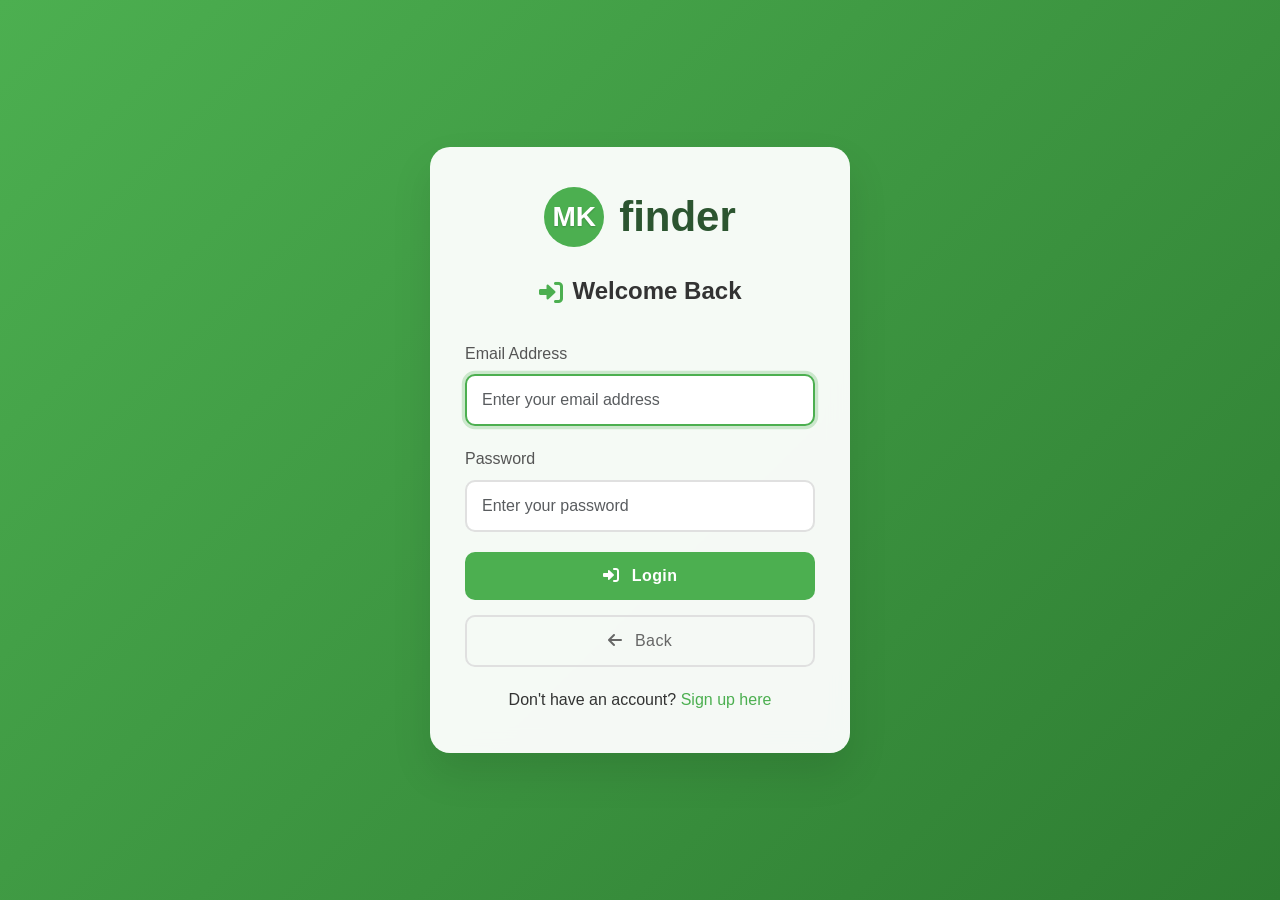
==== login.html @ f6911a95 "Add user login and signup pages with improved styling and navigation Create new HTML pages for user " ====
<!DOCTYPE html>
<html lang="en">
<head>
    <meta charset="UTF-8">
    <meta name="viewport" content="width=device-width, initial-scale=1.0">
    <title>Login - MKfinder</title>
    <link href="https://cdn.jsdelivr.net/npm/bootstrap@5.3.0/dist/css/bootstrap.min.css" rel="stylesheet">
    <link href="https://cdnjs.cloudflare.com/ajax/libs/font-awesome/6.0.0/css/all.min.css" rel="stylesheet">
    <link href="styles.css" rel="stylesheet">
    <style>
        body {
            background: linear-gradient(135deg, #4CAF50 0%, #2E7D32 100%);
            min-height: 100vh;
            display: flex;
            align-items: center;
            justify-content: center;
            font-family: 'Segoe UI', Tahoma, Geneva, Verdana, sans-serif;
        }
        
        .auth-container {
            background: rgba(255, 255, 255, 0.95);
            border-radius: 20px;
            box-shadow: 0 20px 40px rgba(0, 0, 0, 0.1);
            padding: 40px 35px;
            width: 100%;
            max-width: 420px;
            backdrop-filter: blur(10px);
        }
        
        .auth-logo {
            display: flex;
            align-items: center;
            justify-content: center;
            margin-bottom: 25px;
        }
        
        .logo-mk {
            background: #4CAF50;
            color: white;
            width: 50px;
            height: 50px;
            border-radius: 50%;
            display: flex;
            align-items: center;
            justify-content: center;
            font-weight: bold;
            font-size: 18px;
            margin-right: 10px;
        }
        
        .brand-name {
            font-size: 28px;
            font-weight: 600;
            color: #333;
        }
        
        .auth-title {
            display: flex;
            align-items: center;
            justify-content: center;
            margin-bottom: 30px;
            font-size: 24px;
            font-weight: 600;
            color: #333;
        }
        
        .auth-title i {
            margin-right: 10px;
            color: #4CAF50;
        }
        
        .form-label {
            font-weight: 500;
            color: #555;
            margin-bottom: 8px;
        }
        
        .form-control {
            border: 2px solid #e0e0e0;
            border-radius: 10px;
            padding: 12px 15px;
            font-size: 16px;
            transition: all 0.3s ease;
            margin-bottom: 20px;
        }
        
        .form-control:focus {
            border-color: #4CAF50;
            box-shadow: 0 0 0 0.2rem rgba(76, 175, 80, 0.25);
        }
        
        .btn-auth {
            background: #4CAF50;
            border: none;
            border-radius: 10px;
            padding: 12px 25px;
            font-size: 16px;
            font-weight: 600;
            color: white;
            width: 100%;
            transition: all 0.3s ease;
            margin-bottom: 15px;
        }
        
        .btn-auth:hover {
            background: #45a049;
            transform: translateY(-1px);
            box-shadow: 0 4px 12px rgba(76, 175, 80, 0.3);
        }
        
        .btn-back {
            background: transparent;
            border: 2px solid #e0e0e0;
            border-radius: 10px;
            padding: 12px 25px;
            font-size: 16px;
            font-weight: 500;
            color: #666;
            width: 100%;
            transition: all 0.3s ease;
        }
        
        .btn-back:hover {
            border-color: #4CAF50;
            color: #4CAF50;
            background: rgba(76, 175, 80, 0.05);
        }
        
        .error-message {
            background: #ffebee;
            border: 1px solid #ef5350;
            border-radius: 8px;
            padding: 12px;
            margin-bottom: 20px;
            color: #c62828;
            font-size: 14px;
            display: none;
        }
        
        .success-message {
            background: #e8f5e8;
            border: 1px solid #4CAF50;
            border-radius: 8px;
            padding: 12px;
            margin-bottom: 20px;
            color: #2e7d32;
            font-size: 14px;
            display: none;
        }
        
        .signup-link {
            text-align: center;
            margin-top: 20px;
        }
        
        .signup-link a {
            color: #4CAF50;
            text-decoration: none;
            font-weight: 500;
        }
        
        .signup-link a:hover {
            text-decoration: underline;
        }
    </style>
</head>
<body>
    <div class="auth-container">
        <div class="auth-logo">
            <div class="logo-mk">MK</div>
            <span class="brand-name">finder</span>
        </div>
        
        <div class="auth-title">
            <i class="fas fa-sign-in-alt"></i>
            Welcome Back
        </div>
        
        <form id="loginForm">
            <div id="errorMessage" class="error-message"></div>
            <div id="successMessage" class="success-message"></div>
            
            <div class="mb-3">
                <label for="email" class="form-label">Email Address</label>
                <input type="email" class="form-control" id="email" name="email" required 
                       placeholder="Enter your email address">
            </div>
            
            <div class="mb-3">
                <label for="password" class="form-label">Password</label>
                <input type="password" class="form-control" id="password" name="password" required 
                       placeholder="Enter your password">
            </div>
            
            <button type="submit" class="btn btn-auth" id="loginBtn">
                <i class="fas fa-sign-in-alt me-2"></i>
                Login
            </button>
            
            <button type="button" class="btn btn-back" onclick="goBack()">
                <i class="fas fa-arrow-left me-2"></i>
                Back
            </button>
            
            <div class="signup-link">
                Don't have an account? <a href="signup.html">Sign up here</a>
            </div>
        </form>
    </div>

    <script src="https://cdn.jsdelivr.net/npm/bootstrap@5.3.0/dist/js/bootstrap.bundle.min.js"></script>
    <script>
        document.getElementById('loginForm').addEventListener('submit', async function(e) {
            e.preventDefault();
            
            const email = document.getElementById('email').value;
            const password = document.getElementById('password').value;
            const loginBtn = document.getElementById('loginBtn');
            const errorMessage = document.getElementById('errorMessage');
            const successMessage = document.getElementById('successMessage');
            
            // Hide previous messages
            errorMessage.style.display = 'none';
            successMessage.style.display = 'none';
            
            // Show loading state
            loginBtn.innerHTML = '<i class="fas fa-spinner fa-spin me-2"></i>Logging in...';
            loginBtn.disabled = true;
            
            try {
                const response = await fetch('auth.php', {
                    method: 'POST',
                    headers: {
                        'Content-Type': 'application/x-www-form-urlencoded',
                    },
                    body: `action=login&email=${encodeURIComponent(email)}&password=${encodeURIComponent(password)}`
                });
                
                const data = await response.json();
                
                if (data.success) {
                    successMessage.textContent = 'Login successful! Redirecting...';
                    successMessage.style.display = 'block';
                    
                    // Redirect to main app after success
                    setTimeout(() => {
                        window.location.href = 'index.html';
                    }, 1000);
                } else {
                    errorMessage.textContent = data.message || 'Login failed. Please try again.';
                    errorMessage.style.display = 'block';
                }
            } catch (error) {
                console.error('Login error:', error);
                errorMessage.textContent = 'An error occurred. Please try again.';
                errorMessage.style.display = 'block';
            } finally {
                // Reset button state
                loginBtn.innerHTML = '<i class="fas fa-sign-in-alt me-2"></i>Login';
                loginBtn.disabled = false;
            }
        });
        
        function goBack() {
            window.location.href = 'index.html';
        }
        
        // Auto-focus email field
        document.getElementById('email').focus();
    </script>
</body>
</html>
---- styles.css ----
/* Root Variables */
:root {
    --primary-color: #2c5530;
    --secondary-color: #4a7c59;
    --accent-color: #7fb069;
    --light-green: #d0e5d0;
    --dark-color: #1a3d1f;
    --text-light: #f8f9fa;
    --text-muted: #6c757d;
    --border-radius: 0.5rem;
    --box-shadow: 0 0.125rem 0.25rem rgba(0, 0, 0, 0.075);
    --box-shadow-lg: 0 1rem 3rem rgba(0, 0, 0, 0.175);
}

/* Global Styles */
body {
    font-family: 'Segoe UI', Tahoma, Geneva, Verdana, sans-serif;
    line-height: 1.6;
    color: #333;
    background-color: #f8f9fa;
}

/* Custom Bootstrap Overrides */
.bg-primary {
    background-color: var(--primary-color) !important;
}

.text-primary {
    color: var(--primary-color) !important;
}

.btn-primary {
    background-color: var(--primary-color);
    border-color: var(--primary-color);
}

.btn-primary:hover {
    background-color: var(--dark-color);
    border-color: var(--dark-color);
}

.btn-accent {
    background-color: var(--accent-color);
    border-color: var(--accent-color);
    color: white;
}

.btn-accent:hover {
    background-color: var(--secondary-color);
    border-color: var(--secondary-color);
    color: white;
}

.text-accent {
    color: var(--accent-color) !important;
}

/* Logo Styles */
.logo-mk {
    width: 40px;
    height: 40px;
    background: linear-gradient(135deg, var(--accent-color), var(--secondary-color));
    border-radius: 50%;
    display: flex;
    align-items: center;
    justify-content: center;
    font-weight: bold;
    font-size: 18px;
    color: white;
    text-shadow: 0 1px 2px rgba(0, 0, 0, 0.2);
}

.brand-name {
    font-size: 24px;
    font-weight: 600;
    color: white;
}

/* Authentication Logo Styles */
.auth-logo {
    display: flex;
    align-items: center;
    justify-content: center;
    flex-direction: row;
}

.auth-logo .logo-mk {
    width: 60px;
    height: 60px;
    font-size: 28px;
    margin-bottom: 0;
    margin-right: 15px;
    display: inline-flex;
}

.auth-logo .brand-name {
    font-size: 42px;
    font-weight: 700;
    color: var(--primary-color);
    margin-bottom: 0;
    line-height: 1;
}

/* Small Authentication Logo Styles */
.auth-logo-small {
    display: flex;
    align-items: center;
    justify-content: center;
    flex-direction: row;
}

.logo-mk-small {
    width: 40px;
    height: 40px;
    background: linear-gradient(135deg, var(--accent-color), var(--secondary-color));
    border-radius: 50%;
    display: inline-flex;
    align-items: center;
    justify-content: center;
    font-weight: bold;
    font-size: 18px;
    color: white;
    text-shadow: 0 1px 2px rgba(0, 0, 0, 0.2);
    margin-right: 10px;
}

.brand-name-small {
    font-size: 28px;
    font-weight: 600;
    color: var(--primary-color);
    line-height: 1;
}

/* Navigation */
.navbar {
    backdrop-filter: blur(10px);
    background-color: rgba(44, 85, 48, 0.95) !important;
    box-shadow: var(--box-shadow);
}

.navbar-brand:hover .logo-mk {
    transform: scale(1.1);
    transition: transform 0.3s ease;
}

/* Hero Section */
.hero-section {
    background: linear-gradient(135deg, var(--primary-color) 0%, var(--secondary-color) 100%);
    min-height: 100vh;
    display: flex;
    align-items: center;
    position: relative;
    overflow: hidden;
}

.hero-section::before {
    content: '';
    position: absolute;
    top: 0;
    left: 0;
    right: 0;
    bottom: 0;
    background: url('data:image/svg+xml,<svg xmlns="http://www.w3.org/2000/svg" viewBox="0 0 100 100"><defs><pattern id="grain" width="100" height="100" patternUnits="userSpaceOnUse"><circle cx="25" cy="25" r="1" fill="rgba(255,255,255,0.02)"/><circle cx="75" cy="75" r="1" fill="rgba(255,255,255,0.02)"/><circle cx="50" cy="10" r="0.5" fill="rgba(255,255,255,0.01)"/></pattern></defs><rect width="100" height="100" fill="url(%23grain)"/></svg>');
    opacity: 0.3;
}

.text-white-25 {
    color: rgba(255, 255, 255, 0.25) !important;
}

.text-white-50 {
    color: rgba(255, 255, 255, 0.5) !important;
}

.hero-image {
    text-align: center;
    position: relative;
}

/* Upload Section */
.upload-area {
    border: 2px dashed var(--text-muted);
    border-radius: var(--border-radius);
    padding: 3rem;
    text-align: center;
    cursor: pointer;
    transition: all 0.3s ease;
    background-color: #f8f9fa;
}

.upload-area:hover {
    border-color: var(--primary-color);
    background-color: var(--light-green);
}

.upload-area.dragover {
    border-color: var(--accent-color);
    background-color: var(--light-green);
    transform: scale(1.02);
}

.upload-content i {
    transition: transform 0.3s ease;
}

.upload-area:hover .upload-content i {
    transform: scale(1.1);
}

/* Image Preview */
.image-preview {
    max-width: 400px;
    margin: 0 auto;
}

.image-preview img {
    max-height: 300px;
    box-shadow: var(--box-shadow-lg);
}

/* Feature Cards */
.feature-card {
    background: white;
    border-radius: var(--border-radius);
    box-shadow: var(--box-shadow);
    transition: transform 0.3s ease, box-shadow 0.3s ease;
    height: 100%;
}

.feature-card:hover {
    transform: translateY(-5px);
    box-shadow: var(--box-shadow-lg);
}

/* Cards */
.card {
    border-radius: var(--border-radius);
    border: none;
}

.card-body {
    border-radius: var(--border-radius);
}

/* Species Card */
.species-card {
    transition: transform 0.3s ease, box-shadow 0.3s ease;
    cursor: pointer;
}

.species-card:hover {
    transform: translateY(-5px);
    box-shadow: var(--box-shadow-lg);
}

.species-card img {
    height: 200px;
    object-fit: cover;
}

/* Gallery Grid */
.gallery-grid {
    display: grid;
    grid-template-columns: repeat(auto-fill, minmax(250px, 1fr));
    gap: 1rem;
}

.gallery-item {
    position: relative;
    overflow: hidden;
    border-radius: var(--border-radius);
    box-shadow: var(--box-shadow);
    transition: transform 0.3s ease;
}

.gallery-item:hover {
    transform: scale(1.05);
}

.gallery-item img {
    width: 100%;
    height: 200px;
    object-fit: cover;
    transition: transform 0.3s ease;
}

.gallery-item:hover img {
    transform: scale(1.1);
}

.gallery-overlay {
    position: absolute;
    bottom: 0;
    left: 0;
    right: 0;
    background: linear-gradient(transparent, rgba(0, 0, 0, 0.8));
    color: white;
    padding: 1rem;
    transform: translateY(100%);
    transition: transform 0.3s ease;
}

.gallery-item:hover .gallery-overlay {
    transform: translateY(0);
}

/* Results Section */
.confidence-bar {
    height: 10px;
    background-color: #e9ecef;
    border-radius: 5px;
    overflow: hidden;
    margin-top: 0.5rem;
}

.confidence-fill {
    height: 100%;
    background: linear-gradient(90deg, var(--accent-color), var(--secondary-color));
    border-radius: 5px;
    transition: width 0.5s ease;
}

/* Footer */
footer .logo-mk {
    width: 30px;
    height: 30px;
    font-size: 14px;
}

footer .brand-name {
    font-size: 20px;
}

/* Loading Animation */
.spinner-border-lg {
    width: 3rem;
    height: 3rem;
}

/* Responsive Design */
@media (max-width: 768px) {
    .hero-section {
        text-align: center;
        padding: 2rem 0;
    }
    
    .display-4 {
        font-size: 2rem;
    }
    
    .upload-area {
        padding: 2rem 1rem;
    }
    
    .gallery-grid {
        grid-template-columns: repeat(auto-fill, minmax(200px, 1fr));
    }
}

@media (max-width: 576px) {
    .container {
        padding-left: 1rem;
        padding-right: 1rem;
    }
    
    .feature-card,
    .species-card {
        margin-bottom: 1rem;
    }
}

/* Smooth scrolling */
html {
    scroll-behavior: smooth;
}

/* Custom scrollbar */
::-webkit-scrollbar {
    width: 8px;
}

::-webkit-scrollbar-track {
    background: #f1f1f1;
}

::-webkit-scrollbar-thumb {
    background: var(--secondary-color);
    border-radius: 4px;
}

::-webkit-scrollbar-thumb:hover {
    background: var(--primary-color);
}

/* Animation classes */
.fade-in {
    animation: fadeIn 0.5s ease-in;
}

@keyframes fadeIn {
    from { opacity: 0; transform: translateY(20px); }
    to { opacity: 1; transform: translateY(0); }
}

.slide-up {
    animation: slideUp 0.5s ease-out;
}

@keyframes slideUp {
    from { transform: translateY(30px); opacity: 0; }
    to { transform: translateY(0); opacity: 1; }
}

/* Error and success states */
.alert {
    border-radius: var(--border-radius);
    border: none;
}

.alert-success {
    background-color: rgba(127, 176, 105, 0.1);
    color: var(--primary-color);
    border-left: 4px solid var(--accent-color);
}

.alert-danger {
    background-color: rgba(220, 53, 69, 0.1);
    color: #721c24;
    border-left: 4px solid #dc3545;
}

/* Empty state styling */
.empty-state {
    text-align: center;
    padding: 3rem 1rem;
    color: var(--text-muted);
}

.empty-state i {
    font-size: 4rem;
    margin-bottom: 1rem;
    opacity: 0.5;
}

/* Authentication Styles */
#auth-section {
    background: linear-gradient(135deg, var(--primary-color) 0%, var(--secondary-color) 100%);
    position: fixed;
    top: 0;
    left: 0;
    width: 100%;
    height: 100vh;
    z-index: 1000;
    overflow: hidden;
}

#main-app {
    position: relative;
    top: 0;
    left: 0;
    width: 100%;
    min-height: 100vh;
}

#auth-section::before {
    content: '';
    position: absolute;
    top: 0;
    left: 0;
    right: 0;
    bottom: 0;
    background: url('data:image/svg+xml,<svg xmlns="http://www.w3.org/2000/svg" viewBox="0 0 100 100"><defs><pattern id="grain" width="100" height="100" patternUnits="userSpaceOnUse"><circle cx="25" cy="25" r="1" fill="rgba(255,255,255,0.02)"/><circle cx="75" cy="75" r="1" fill="rgba(255,255,255,0.02)"/><circle cx="50" cy="10" r="0.5" fill="rgba(255,255,255,0.01)"/></pattern></defs><rect width="100" height="100" fill="url(%23grain)"/></svg>');
    opacity: 0.3;
}

#auth-section .container {
    position: relative;
    z-index: 1;
}

.auth-card {
    backdrop-filter: blur(10px);
    background: rgba(255, 255, 255, 0.95);
    border: 1px solid rgba(255, 255, 255, 0.2);
    transition: all 0.3s ease;
}

.auth-card:hover {
    transform: translateY(-5px);
    box-shadow: var(--box-shadow-lg);
}

/* Form Styles */
.form-control {
    border-radius: var(--border-radius);
    border: 2px solid #e9ecef;
    padding: 0.75rem 1rem;
    font-size: 1rem;
    transition: all 0.3s ease;
}

.form-control-lg {
    padding: 1rem 1.25rem;
    font-size: 1.1rem;
    border-radius: calc(var(--border-radius) * 1.2);
}

.form-control:focus {
    border-color: var(--accent-color);
    box-shadow: 0 0 0 0.2rem rgba(127, 176, 105, 0.25);
}

.form-label {
    font-weight: 600;
    color: var(--primary-color);
    margin-bottom: 0.5rem;
}

/* Button Enhancements */
.btn {
    border-radius: var(--border-radius);
    padding: 0.75rem 1.5rem;
    font-weight: 600;
    letter-spacing: 0.025em;
    transition: all 0.3s ease;
    position: relative;
    overflow: hidden;
}

.btn:before {
    content: '';
    position: absolute;
    top: 0;
    left: -100%;
    width: 100%;
    height: 100%;
    background: linear-gradient(90deg, transparent, rgba(255, 255, 255, 0.2), transparent);
    transition: left 0.5s;
}

.btn:hover:before {
    left: 100%;
}

.btn-lg {
    padding: 1rem 2rem;
    font-size: 1.1rem;
}

/* Loading Overlay */
.loading-overlay {
    position: fixed;
    top: 0;
    left: 0;
    width: 100%;
    height: 100%;
    background: rgba(0, 0, 0, 0.7);
    display: flex;
    align-items: center;
    justify-content: center;
    z-index: 9999;
    backdrop-filter: blur(5px);
}

.loading-spinner {
    text-align: center;
    color: white;
}

.loading-spinner .spinner-border {
    width: 3rem;
    height: 3rem;
    border-width: 0.3em;
}

/* Navigation Authentication States */
.auth-nav, .app-nav {
    transition: all 0.3s ease;
}

/* Demo Account Styling */
.bg-light {
    background: rgba(248, 249, 250, 0.8) !important;
    border-radius: var(--border-radius);
    border: 1px solid rgba(0, 0, 0, 0.1);
}

/* Enhanced Card Styling for Auth */
#welcome-card, #login-card, #signup-card {
    border-radius: calc(var(--border-radius) * 1.5);
    border: none;
    backdrop-filter: blur(10px);
    background: rgba(255, 255, 255, 0.98);
    box-shadow: var(--box-shadow-lg);
    transition: all 0.3s ease;
    max-width: 500px;
    width: 100%;
}

#welcome-card:hover, #login-card:hover, #signup-card:hover {
    transform: translateY(-2px);
    box-shadow: 0 1.5rem 4rem rgba(0, 0, 0, 0.2);
}

#welcome-card .card-body {
    padding: 3rem 2.5rem;
}

#login-card .card-body, #signup-card .card-body {
    padding: 2.5rem;
}

/* Form Validation States */
.form-control.is-invalid {
    border-color: #dc3545;
    box-shadow: 0 0 0 0.2rem rgba(220, 53, 69, 0.25);
}

.form-control.is-valid {
    border-color: var(--accent-color);
    box-shadow: 0 0 0 0.2rem rgba(127, 176, 105, 0.25);
}

/* Alert Enhancements for Auth */
.alert {
    border-radius: var(--border-radius);
    border: none;
    font-weight: 500;
    animation: slideInUp 0.3s ease;
}

@keyframes slideInUp {
    from {
        transform: translateY(20px);
        opacity: 0;
    }
    to {
        transform: translateY(0);
        opacity: 1;
    }
}

/* Phone Input Styling */
input[type="tel"] {
    font-family: monospace, 'Segoe UI', Tahoma, Geneva, Verdana, sans-serif;
}

/* Responsive Design for Auth */
@media (max-width: 768px) {
    #auth-section .card {
        margin: 1rem;
    }
    
    .loading-overlay .loading-spinner {
        padding: 1rem;
    }
    
    .btn-lg {
        padding: 0.875rem 1.5rem;
        font-size: 1rem;
    }
}

/* Accessibility Enhancements */
.btn:focus, .form-control:focus {
    outline: none;
    box-shadow: 0 0 0 3px rgba(127, 176, 105, 0.3);
}

/* Smooth Transitions */
#auth-section, #main-app {
    transition: all 0.5s ease;
}

/* Page Transition Fixes */
body.auth-active {
    overflow: hidden;
}

body.app-active {
    overflow: auto;
}

#welcome-card, #login-card, #signup-card {
    animation: fadeInScale 0.4s ease;
}

@keyframes fadeInScale {
    from {
        opacity: 0;
        transform: scale(0.95);
    }
    to {
        opacity: 1;
        transform: scale(1);
    }
}
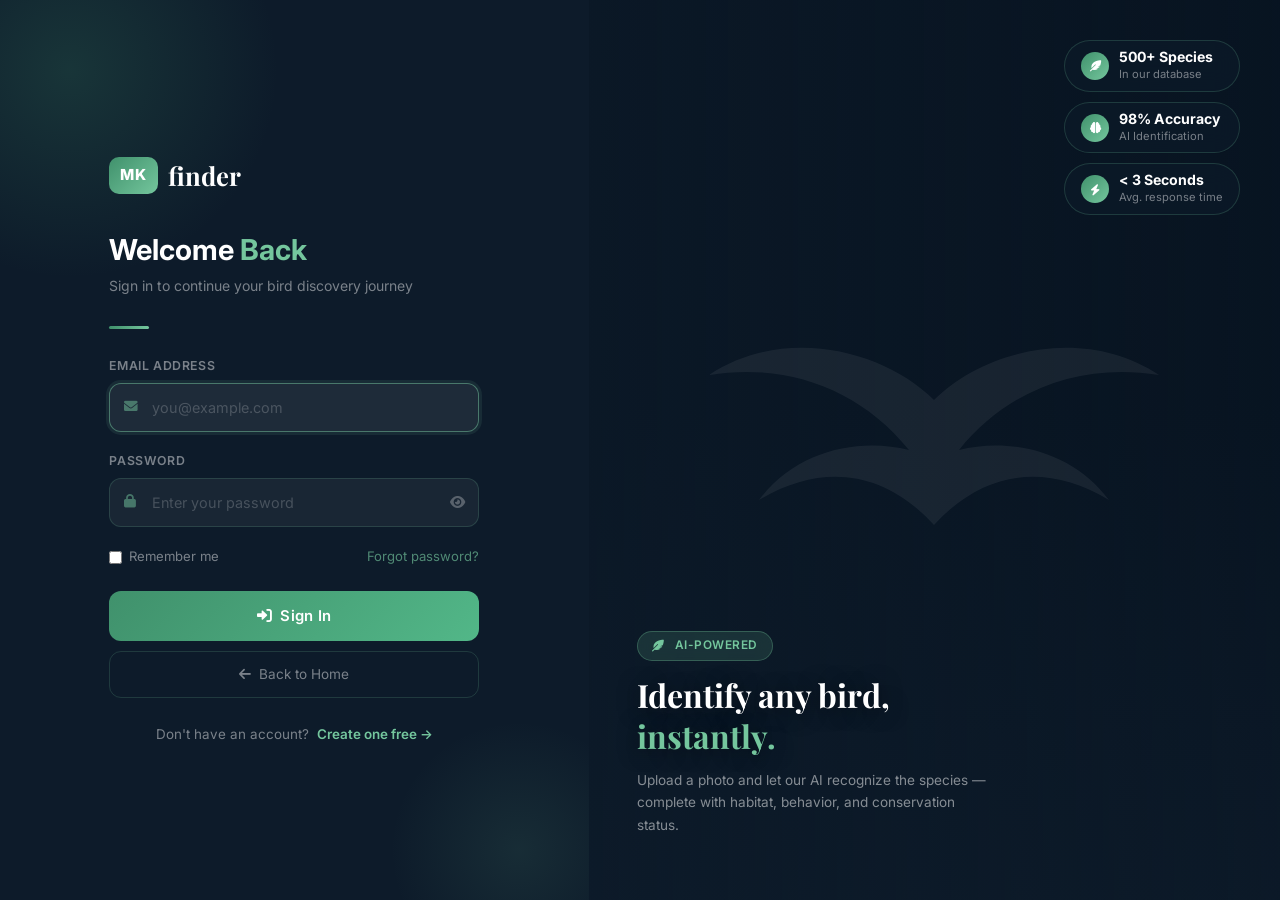
==== commit d211704a: "MKfinder first upload" ====
--- a/login.html
+++ b/login.html
@@ -3,270 +3,516 @@
 <head>
     <meta charset="UTF-8">
     <meta name="viewport" content="width=device-width, initial-scale=1.0">
-    <title>Login - MKfinder</title>
+    <title>Login – MKfinder</title>
     <link href="https://cdn.jsdelivr.net/npm/bootstrap@5.3.0/dist/css/bootstrap.min.css" rel="stylesheet">
     <link href="https://cdnjs.cloudflare.com/ajax/libs/font-awesome/6.0.0/css/all.min.css" rel="stylesheet">
-    <link href="styles.css" rel="stylesheet">
+    <link href="https://fonts.googleapis.com/css2?family=Inter:wght@300;400;500;600;700;800&family=Playfair+Display:wght@700;800&display=swap" rel="stylesheet">
+
     <style>
-        body {
-            background: linear-gradient(135deg, #4CAF50 0%, #2E7D32 100%);
-            min-height: 100vh;
+        *, *::before, *::after { margin:0; padding:0; box-sizing:border-box; }
+
+        :root {
+            --primary:       #2d6a4f;
+            --primary-light: #40916c;
+            --accent:        #74c69d;
+            --bg-dark:       #0d1b2a;
+            --text-muted:    rgba(255,255,255,0.45);
+            --border:        rgba(116,198,157,0.18);
+            --transition:    all 0.3s cubic-bezier(0.4,0,0.2,1);
+        }
+
+        html, body { height:100%; font-family:'Inter',sans-serif; overflow:hidden; }
+
+        /* ── SPLIT LAYOUT ── */
+        .split { display:flex; height:100vh; width:100vw; }
+
+        /* ───────────────────────────────────
+           LEFT PANEL — FORM
+        ─────────────────────────────────── */
+        .left-panel {
+            width: 46%;
+            min-width: 420px;
+            background: var(--bg-dark);
             display: flex;
+            flex-direction: column;
+            justify-content: center;
             align-items: center;
-            justify-content: center;
-            font-family: 'Segoe UI', Tahoma, Geneva, Verdana, sans-serif;
-        }
-        
-        .auth-container {
-            background: rgba(255, 255, 255, 0.95);
-            border-radius: 20px;
-            box-shadow: 0 20px 40px rgba(0, 0, 0, 0.1);
-            padding: 40px 35px;
-            width: 100%;
-            max-width: 420px;
-            backdrop-filter: blur(10px);
-        }
-        
+            padding: 52px 60px;
+            position: relative;
+            overflow-y: auto;
+            z-index: 2;
+        }
+
+        /* glow accents */
+        .left-panel::before {
+            content:'';
+            position:absolute; top:-140px; left:-140px;
+            width:420px; height:420px;
+            background:radial-gradient(circle,rgba(64,145,108,.22) 0%,transparent 70%);
+            pointer-events:none;
+        }
+        .left-panel::after {
+            content:'';
+            position:absolute; bottom:-80px; right:-60px;
+            width:260px; height:260px;
+            background:radial-gradient(circle,rgba(116,198,157,.1) 0%,transparent 70%);
+            pointer-events:none;
+        }
+
+        .form-inner { width:100%; max-width:370px; position:relative; z-index:1; }
+
+        /* Logo */
         .auth-logo {
-            display: flex;
-            align-items: center;
-            justify-content: center;
-            margin-bottom: 25px;
-        }
-        
+            display:flex; align-items:center; gap:10px;
+            margin-bottom:38px; text-decoration:none;
+        }
         .logo-mk {
-            background: #4CAF50;
-            color: white;
-            width: 50px;
-            height: 50px;
-            border-radius: 50%;
-            display: flex;
-            align-items: center;
-            justify-content: center;
-            font-weight: bold;
-            font-size: 18px;
-            margin-right: 10px;
-        }
-        
+            background:linear-gradient(135deg,var(--primary-light),var(--accent));
+            color:#fff; font-weight:800; font-size:.95rem;
+            padding:7px 11px; border-radius:10px; letter-spacing:1px;
+        }
         .brand-name {
-            font-size: 28px;
-            font-weight: 600;
-            color: #333;
-        }
-        
-        .auth-title {
-            display: flex;
-            align-items: center;
-            justify-content: center;
-            margin-bottom: 30px;
-            font-size: 24px;
-            font-weight: 600;
-            color: #333;
-        }
-        
-        .auth-title i {
-            margin-right: 10px;
-            color: #4CAF50;
-        }
-        
-        .form-label {
-            font-weight: 500;
-            color: #555;
-            margin-bottom: 8px;
-        }
-        
-        .form-control {
-            border: 2px solid #e0e0e0;
-            border-radius: 10px;
-            padding: 12px 15px;
-            font-size: 16px;
-            transition: all 0.3s ease;
-            margin-bottom: 20px;
-        }
-        
-        .form-control:focus {
-            border-color: #4CAF50;
-            box-shadow: 0 0 0 0.2rem rgba(76, 175, 80, 0.25);
-        }
-        
-        .btn-auth {
-            background: #4CAF50;
-            border: none;
-            border-radius: 10px;
-            padding: 12px 25px;
-            font-size: 16px;
-            font-weight: 600;
-            color: white;
-            width: 100%;
-            transition: all 0.3s ease;
-            margin-bottom: 15px;
-        }
-        
-        .btn-auth:hover {
-            background: #45a049;
-            transform: translateY(-1px);
-            box-shadow: 0 4px 12px rgba(76, 175, 80, 0.3);
-        }
-        
-        .btn-back {
-            background: transparent;
-            border: 2px solid #e0e0e0;
-            border-radius: 10px;
-            padding: 12px 25px;
-            font-size: 16px;
-            font-weight: 500;
-            color: #666;
-            width: 100%;
-            transition: all 0.3s ease;
-        }
-        
-        .btn-back:hover {
-            border-color: #4CAF50;
-            color: #4CAF50;
-            background: rgba(76, 175, 80, 0.05);
-        }
-        
-        .error-message {
-            background: #ffebee;
-            border: 1px solid #ef5350;
-            border-radius: 8px;
-            padding: 12px;
-            margin-bottom: 20px;
-            color: #c62828;
-            font-size: 14px;
-            display: none;
-        }
-        
-        .success-message {
-            background: #e8f5e8;
-            border: 1px solid #4CAF50;
-            border-radius: 8px;
-            padding: 12px;
-            margin-bottom: 20px;
-            color: #2e7d32;
-            font-size: 14px;
-            display: none;
-        }
-        
-        .signup-link {
-            text-align: center;
-            margin-top: 20px;
-        }
-        
-        .signup-link a {
-            color: #4CAF50;
-            text-decoration: none;
-            font-weight: 500;
-        }
-        
-        .signup-link a:hover {
-            text-decoration: underline;
+            font-family:'Playfair Display',serif;
+            font-size:1.6rem; color:#fff; font-weight:700;
+        }
+
+        /* Heading */
+        .heading { margin-bottom:30px; }
+        .heading h1 {
+            font-size:1.8rem; font-weight:700; color:#fff;
+            line-height:1.2; margin-bottom:8px;
+        }
+        .heading h1 em { color:var(--accent); font-style:normal; }
+        .heading p { font-size:.875rem; color:var(--text-muted); }
+
+        .accent-bar {
+            width:40px; height:3px;
+            background:linear-gradient(90deg,var(--primary-light),var(--accent));
+            border-radius:2px; margin-bottom:28px;
+        }
+
+        /* Labels */
+        label.lbl {
+            display:block; font-size:.77rem; font-weight:600;
+            text-transform:uppercase; letter-spacing:.6px;
+            color:var(--text-muted); margin-bottom:7px;
+        }
+
+        /* Fields */
+        .field {
+            position:relative; margin-bottom:20px;
+        }
+        .field .ficon {
+            position:absolute; left:15px; top:50%; transform:translateY(-50%);
+            color:rgba(116,198,157,.5); font-size:.85rem;
+            pointer-events:none; z-index:1;
+        }
+        .field input {
+            width:100%;
+            background:rgba(255,255,255,.05);
+            border:1.5px solid var(--border);
+            border-radius:12px;
+            padding:13px 44px 13px 42px;
+            font-size:.9rem; color:#fff;
+            font-family:'Inter',sans-serif;
+            outline:none; transition:var(--transition);
+        }
+        .field input::placeholder { color:rgba(255,255,255,.2); }
+        .field input:focus {
+            border-color:rgba(116,198,157,.5);
+            background:rgba(255,255,255,.07);
+            box-shadow:0 0 0 3px rgba(116,198,157,.1);
+        }
+        .pwd-btn {
+            position:absolute; right:14px; top:50%; transform:translateY(-50%);
+            background:none; border:none;
+            color:rgba(255,255,255,.28); cursor:pointer;
+            font-size:.85rem; padding:0; transition:color .2s; z-index:1;
+        }
+        .pwd-btn:hover { color:var(--accent); }
+
+        /* Remember / Forgot row */
+        .row-extra {
+            display:flex; justify-content:space-between;
+            align-items:center; margin-bottom:24px;
+        }
+        .check-label {
+            display:flex; align-items:center; gap:7px;
+            font-size:.82rem; color:var(--text-muted); cursor:pointer;
+        }
+        .check-label input { accent-color:var(--primary-light); cursor:pointer; }
+        .forgot { font-size:.82rem; color:rgba(116,198,157,.65); text-decoration:none; transition:color .2s; }
+        .forgot:hover { color:var(--accent); }
+
+        /* Primary button */
+        .btn-primary-custom {
+            width:100%; padding:14px; border:none;
+            border-radius:12px;
+            background:linear-gradient(135deg,var(--primary-light) 0%,#52b788 100%);
+            color:#fff; font-size:.93rem; font-weight:600;
+            font-family:'Inter',sans-serif; cursor:pointer;
+            position:relative; overflow:hidden;
+            transition:var(--transition); letter-spacing:.3px;
+        }
+        .btn-primary-custom::after {
+            content:'';
+            position:absolute; inset:0;
+            background:linear-gradient(90deg,transparent,rgba(255,255,255,.08),transparent);
+            transform:translateX(-100%); transition:transform .5s;
+        }
+        .btn-primary-custom:hover::after { transform:translateX(100%); }
+        .btn-primary-custom:hover { transform:translateY(-2px); box-shadow:0 10px 28px rgba(64,145,108,.4); }
+        .btn-primary-custom:active { transform:translateY(0); }
+        .btn-primary-custom:disabled { opacity:.55; transform:none; cursor:not-allowed; }
+
+        /* Ghost button */
+        .btn-ghost {
+            width:100%; padding:12px; margin-top:10px;
+            border:1.5px solid rgba(116,198,157,.18);
+            border-radius:12px; background:transparent;
+            color:var(--text-muted); font-size:.85rem;
+            font-family:'Inter',sans-serif; cursor:pointer;
+            transition:var(--transition);
+        }
+        .btn-ghost:hover {
+            border-color:rgba(116,198,157,.38);
+            color:var(--accent); background:rgba(116,198,157,.05);
+        }
+
+        /* Alert messages */
+        .alert-box {
+            display:none; align-items:flex-start; gap:9px;
+            border-radius:10px; padding:12px 14px;
+            font-size:.83rem; margin-bottom:18px; line-height:1.5;
+        }
+        .alert-box.err {
+            background:rgba(248,113,113,.1);
+            border:1px solid rgba(248,113,113,.28);
+            color:#fca5a5;
+        }
+        .alert-box.ok {
+            background:rgba(116,198,157,.1);
+            border:1px solid rgba(116,198,157,.28);
+            color:var(--accent);
+        }
+
+        /* Switch link */
+        .switch-txt {
+            text-align:center; margin-top:26px;
+            font-size:.84rem; color:var(--text-muted);
+        }
+        .switch-txt a { color:var(--accent); font-weight:600; text-decoration:none; margin-left:4px; }
+        .switch-txt a:hover { text-decoration:underline; }
+
+        /* ───────────────────────────────────
+           RIGHT PANEL — IMAGE
+        ─────────────────────────────────── */
+        .right-panel {
+            flex:1; position:relative; overflow:hidden;
+            background:#071320;
+        }
+        .right-panel .bg-photo {
+            position:absolute; inset:0;
+            background:
+                url('https://images.unsplash.com/photo-1444464666168-49d633b86797?w=1400&q=85&fit=crop')
+                center center / cover no-repeat;
+            transform:scale(1.05);
+            transition:transform 14s ease;
+        }
+        .right-panel:hover .bg-photo { transform:scale(1.0); }
+
+        .right-panel .overlay {
+            position:absolute; inset:0;
+            background:
+                linear-gradient(to right,  rgba(13,27,42,.6)  0%, rgba(13,27,42,.1)  100%),
+                linear-gradient(to top,    rgba(13,27,42,.75) 0%, transparent 55%);
+        }
+
+        /* Stat pills — top right */
+        .stat-pills {
+            position:absolute; top:40px; right:40px;
+            display:flex; flex-direction:column; gap:10px; z-index:2;
+        }
+        .pill {
+            display:flex; align-items:center; gap:10px;
+            background:rgba(13,27,42,.65);
+            border:1px solid rgba(116,198,157,.2);
+            border-radius:50px; padding:8px 16px;
+            backdrop-filter:blur(14px);
+            animation:slideInRight .6s ease both;
+        }
+        .pill:nth-child(1){ animation-delay:.1s; }
+        .pill:nth-child(2){ animation-delay:.25s; }
+        .pill:nth-child(3){ animation-delay:.4s; }
+        @keyframes slideInRight {
+            from{ opacity:0; transform:translateX(30px); }
+            to  { opacity:1; transform:translateX(0); }
+        }
+        .pill-ico {
+            width:28px; height:28px; border-radius:50%;
+            background:linear-gradient(135deg,var(--primary-light),var(--accent));
+            display:flex; align-items:center; justify-content:center;
+            font-size:.7rem; color:#fff; flex-shrink:0;
+        }
+        .pill-val { font-size:.88rem; font-weight:700; color:#fff; line-height:1.2; }
+        .pill-lbl { font-size:.7rem;  color:rgba(255,255,255,.45); }
+
+        /* Bird silhouette SVG overlay (decorative) */
+        .bird-silhouette {
+            position:absolute; top:50%; left:50%; z-index:2;
+            transform:translate(-50%,-50%);
+            opacity:.06; pointer-events:none;
+            animation:birdDrift 10s ease-in-out infinite;
+        }
+        @keyframes birdDrift {
+            0%,100%{ transform:translate(-50%,-50%) rotate(-3deg) scale(1);    }
+            50%    { transform:translate(-46%,-54%) rotate(3deg)  scale(1.04); }
+        }
+
+        /* Bottom quote */
+        .img-content {
+            position:absolute; bottom:48px; left:48px; right:48px; z-index:2;
+            animation:fadeUp .8s ease both;
+        }
+        @keyframes fadeUp {
+            from{ opacity:0; transform:translateY(20px); }
+            to  { opacity:1; transform:translateY(0);    }
+        }
+        .img-tag {
+            display:inline-flex; align-items:center; gap:7px;
+            background:rgba(116,198,157,.15);
+            border:1px solid rgba(116,198,157,.3);
+            border-radius:20px; padding:5px 14px;
+            font-size:.74rem; font-weight:600; color:var(--accent);
+            letter-spacing:.5px; text-transform:uppercase;
+            margin-bottom:14px; backdrop-filter:blur(8px);
+        }
+        .img-quote {
+            font-family:'Playfair Display',serif;
+            font-size:2rem; font-weight:700; color:#fff;
+            line-height:1.28; margin-bottom:12px;
+            text-shadow:0 2px 20px rgba(0,0,0,.5);
+        }
+        .img-quote em { color:var(--accent); font-style:normal; }
+        .img-sub {
+            font-size:.85rem; color:rgba(255,255,255,.5);
+            line-height:1.65; max-width:360px;
+        }
+
+        /* Floating dots (decorative) */
+        .fdots { position:absolute; inset:0; pointer-events:none; z-index:1; }
+        .fdot {
+            position:absolute; width:5px; height:5px;
+            background:var(--accent); border-radius:50%;
+            opacity:0; animation:fdotAnim 7s ease-in-out infinite;
+        }
+        .fdot:nth-child(1){ top:18%; left:12%; animation-delay:0s; }
+        .fdot:nth-child(2){ top:32%; left:62%; animation-delay:2s; }
+        .fdot:nth-child(3){ top:58%; left:28%; animation-delay:4s; }
+        .fdot:nth-child(4){ top:72%; left:78%; animation-delay:1s; }
+        @keyframes fdotAnim {
+            0%,100%{ opacity:0; transform:scale(0) translateY(0); }
+            30%    { opacity:.6; transform:scale(1) translateY(-10px); }
+            70%    { opacity:.2; transform:scale(.8) translateY(-35px); }
+        }
+
+        /* ── RESPONSIVE ── */
+        @media(max-width:900px){
+            .right-panel{ display:none; }
+            .left-panel { width:100%; min-width:unset; padding:40px 28px; }
+            html,body { overflow:auto; }
+        }
+        @media(max-width:480px){
+            .left-panel{ padding:32px 20px; }
         }
     </style>
 </head>
 <body>
-    <div class="auth-container">
-        <div class="auth-logo">
-            <div class="logo-mk">MK</div>
-            <span class="brand-name">finder</span>
+
+<div class="split">
+
+    <!-- ════════ LEFT: FORM ════════ -->
+    <div class="left-panel">
+        <div class="form-inner">
+
+            <a href="index.html" class="auth-logo">
+                <div class="logo-mk">MK</div>
+                <span class="brand-name">finder</span>
+            </a>
+
+            <div class="heading">
+                <h1>Welcome <em>Back</em></h1>
+                <p>Sign in to continue your bird discovery journey</p>
+            </div>
+            <div class="accent-bar"></div>
+
+            <!-- Alerts -->
+            <div class="alert-box err" id="errBox">
+                <i class="fas fa-exclamation-circle" style="margin-top:2px;flex-shrink:0;"></i>
+                <span id="errTxt"></span>
+            </div>
+            <div class="alert-box ok" id="okBox">
+                <i class="fas fa-check-circle" style="margin-top:2px;flex-shrink:0;"></i>
+                <span id="okTxt"></span>
+            </div>
+
+            <form id="loginForm" novalidate>
+
+                <label class="lbl">Email Address</label>
+                <div class="field">
+                    <i class="fas fa-envelope ficon"></i>
+                    <input type="email" id="email" placeholder="you@example.com" required autocomplete="email">
+                </div>
+
+                <label class="lbl">Password</label>
+                <div class="field">
+                    <i class="fas fa-lock ficon"></i>
+                    <input type="password" id="password" placeholder="Enter your password" required>
+                    <button type="button" class="pwd-btn" onclick="togglePwd('password',this)">
+                        <i class="fas fa-eye"></i>
+                    </button>
+                </div>
+
+                <div class="row-extra">
+                    <label class="check-label">
+                        <input type="checkbox" id="rememberMe"> Remember me
+                    </label>
+                    <a href="#" class="forgot">Forgot password?</a>
+                </div>
+
+                <button type="submit" class="btn-primary-custom" id="loginBtn">
+                    <i class="fas fa-sign-in-alt me-2"></i>Sign In
+                </button>
+                <button type="button" class="btn-ghost" onclick="window.location.href='index.html'">
+                    <i class="fas fa-arrow-left me-1"></i> Back to Home
+                </button>
+
+            </form>
+
+            <div class="switch-txt">
+                Don't have an account?
+                <a href="signup.html">Create one free →</a>
+            </div>
+
         </div>
-        
-        <div class="auth-title">
-            <i class="fas fa-sign-in-alt"></i>
-            Welcome Back
+    </div><!-- /left-panel -->
+
+    <!-- ════════ RIGHT: IMAGE ════════ -->
+    <div class="right-panel">
+        <div class="bg-photo"></div>
+        <div class="overlay"></div>
+
+        <!-- Floating dots -->
+        <div class="fdots">
+            <div class="fdot"></div><div class="fdot"></div>
+            <div class="fdot"></div><div class="fdot"></div>
         </div>
-        
-        <form id="loginForm">
-            <div id="errorMessage" class="error-message"></div>
-            <div id="successMessage" class="success-message"></div>
-            
-            <div class="mb-3">
-                <label for="email" class="form-label">Email Address</label>
-                <input type="email" class="form-control" id="email" name="email" required 
-                       placeholder="Enter your email address">
-            </div>
-            
-            <div class="mb-3">
-                <label for="password" class="form-label">Password</label>
-                <input type="password" class="form-control" id="password" name="password" required 
-                       placeholder="Enter your password">
-            </div>
-            
-            <button type="submit" class="btn btn-auth" id="loginBtn">
-                <i class="fas fa-sign-in-alt me-2"></i>
-                Login
-            </button>
-            
-            <button type="button" class="btn btn-back" onclick="goBack()">
-                <i class="fas fa-arrow-left me-2"></i>
-                Back
-            </button>
-            
-            <div class="signup-link">
-                Don't have an account? <a href="signup.html">Sign up here</a>
-            </div>
-        </form>
-    </div>
-
-    <script src="https://cdn.jsdelivr.net/npm/bootstrap@5.3.0/dist/js/bootstrap.bundle.min.js"></script>
-    <script>
-        document.getElementById('loginForm').addEventListener('submit', async function(e) {
-            e.preventDefault();
-            
-            const email = document.getElementById('email').value;
-            const password = document.getElementById('password').value;
-            const loginBtn = document.getElementById('loginBtn');
-            const errorMessage = document.getElementById('errorMessage');
-            const successMessage = document.getElementById('successMessage');
-            
-            // Hide previous messages
-            errorMessage.style.display = 'none';
-            successMessage.style.display = 'none';
-            
-            // Show loading state
-            loginBtn.innerHTML = '<i class="fas fa-spinner fa-spin me-2"></i>Logging in...';
-            loginBtn.disabled = true;
-            
-            try {
-                const response = await fetch('auth.php', {
-                    method: 'POST',
-                    headers: {
-                        'Content-Type': 'application/x-www-form-urlencoded',
-                    },
-                    body: `action=login&email=${encodeURIComponent(email)}&password=${encodeURIComponent(password)}`
-                });
-                
-                const data = await response.json();
-                
-                if (data.success) {
-                    successMessage.textContent = 'Login successful! Redirecting...';
-                    successMessage.style.display = 'block';
-                    
-                    // Redirect to main app after success
-                    setTimeout(() => {
-                        window.location.href = 'index.html';
-                    }, 1000);
-                } else {
-                    errorMessage.textContent = data.message || 'Login failed. Please try again.';
-                    errorMessage.style.display = 'block';
-                }
-            } catch (error) {
-                console.error('Login error:', error);
-                errorMessage.textContent = 'An error occurred. Please try again.';
-                errorMessage.style.display = 'block';
-            } finally {
-                // Reset button state
-                loginBtn.innerHTML = '<i class="fas fa-sign-in-alt me-2"></i>Login';
-                loginBtn.disabled = false;
+
+        <!-- Large bird silhouette watermark -->
+        <svg class="bird-silhouette" width="500" height="500" viewBox="0 0 200 200" fill="white" xmlns="http://www.w3.org/2000/svg">
+            <path d="M100 80 C80 60 40 50 10 70 C40 65 70 75 90 100 C70 95 45 100 30 120 C55 105 80 108 100 130 C120 108 145 105 170 120 C155 100 130 95 110 100 C130 75 160 65 190 70 C160 50 120 60 100 80Z"/>
+        </svg>
+
+        <!-- Stat pills -->
+        <div class="stat-pills">
+            <div class="pill">
+                <div class="pill-ico"><i class="fas fa-feather-alt"></i></div>
+                <div>
+                    <div class="pill-val">500+ Species</div>
+                    <div class="pill-lbl">In our database</div>
+                </div>
+            </div>
+            <div class="pill">
+                <div class="pill-ico"><i class="fas fa-brain"></i></div>
+                <div>
+                    <div class="pill-val">98% Accuracy</div>
+                    <div class="pill-lbl">AI Identification</div>
+                </div>
+            </div>
+            <div class="pill">
+                <div class="pill-ico"><i class="fas fa-bolt"></i></div>
+                <div>
+                    <div class="pill-val">&lt; 3 Seconds</div>
+                    <div class="pill-lbl">Avg. response time</div>
+                </div>
+            </div>
+        </div>
+
+        <!-- Bottom text -->
+        <div class="img-content">
+            <div class="img-tag">
+                <i class="fas fa-feather-alt"></i>&nbsp;AI-Powered
+            </div>
+            <div class="img-quote">
+                Identify any bird,<br><em>instantly.</em>
+            </div>
+            <p class="img-sub">
+                Upload a photo and let our AI recognize the species — complete with habitat, behavior, and conservation status.
+            </p>
+        </div>
+    </div><!-- /right-panel -->
+
+</div>
+
+<script>
+    document.getElementById('email').focus();
+
+    function togglePwd(id, btn) {
+        const f  = document.getElementById(id);
+        const ic = btn.querySelector('i');
+        if (f.type === 'password') {
+            f.type = 'text';
+            ic.classList.replace('fa-eye','fa-eye-slash');
+        } else {
+            f.type = 'password';
+            ic.classList.replace('fa-eye-slash','fa-eye');
+        }
+    }
+
+    function showErr(msg) {
+        document.getElementById('errTxt').textContent = msg;
+        document.getElementById('errBox').style.display = 'flex';
+        document.getElementById('okBox').style.display  = 'none';
+    }
+    function showOk(msg) {
+        document.getElementById('okTxt').textContent  = msg;
+        document.getElementById('okBox').style.display  = 'flex';
+        document.getElementById('errBox').style.display = 'none';
+    }
+
+    document.getElementById('loginForm').addEventListener('submit', async function(e) {
+        e.preventDefault();
+        const email    = document.getElementById('email').value.trim();
+        const password = document.getElementById('password').value;
+        const btn      = document.getElementById('loginBtn');
+
+        if (!email || !password) { showErr('Please fill in all fields.'); return; }
+
+        btn.innerHTML = '<i class="fas fa-spinner fa-spin me-2"></i>Signing in…';
+        btn.disabled  = true;
+
+        try {
+            const res  = await fetch('auth.php', {
+                method : 'POST',
+                headers: { 'Content-Type':'application/x-www-form-urlencoded' },
+                body   : `action=login&email=${encodeURIComponent(email)}&password=${encodeURIComponent(password)}`
+            });
+            const data = await res.json();
+
+            if (data.success) {
+                showOk('Login successful! Redirecting…');
+                setTimeout(() => window.location.href = data.is_admin ? 'admin.php' : 'index.html', 1200);
+            } else {
+                showErr(data.message || 'Invalid email or password.');
+                btn.innerHTML = '<i class="fas fa-sign-in-alt me-2"></i>Sign In';
+                btn.disabled  = false;
             }
-        });
-        
-        function goBack() {
-            window.location.href = 'index.html';
-        }
-        
-        // Auto-focus email field
-        document.getElementById('email').focus();
-    </script>
+        } catch {
+            showErr('Could not connect. Make sure XAMPP is running.');
+            btn.innerHTML = '<i class="fas fa-sign-in-alt me-2"></i>Sign In';
+            btn.disabled  = false;
+        }
+    });
+</script>
 </body>
 </html>
